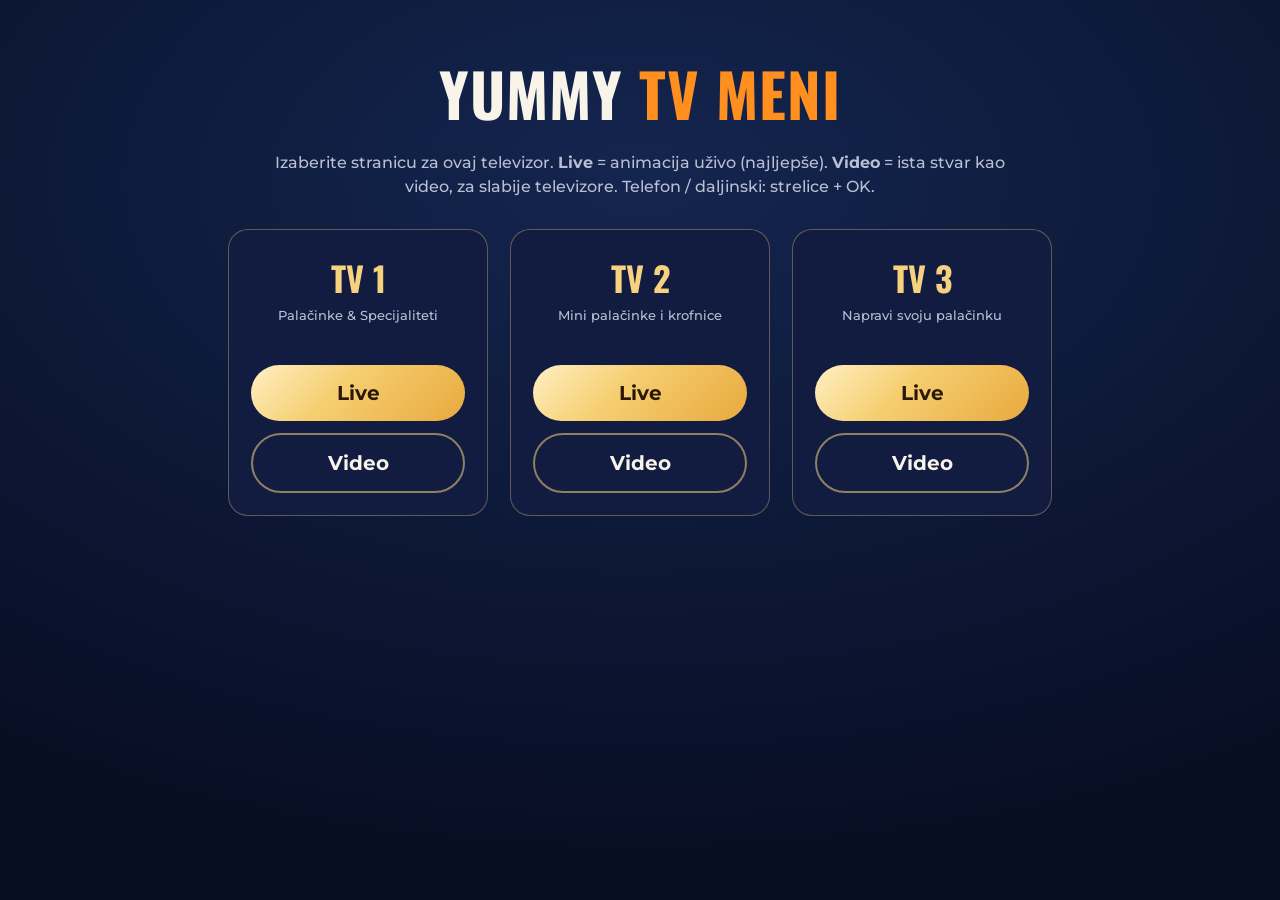
==== index.html @ 3db217d6 "Yummy New Year TV menu for 3 TVs Live animated pages (tv1-3.html), clock-synced video pages (tv1-3-v" ====
<!doctype html>
<html lang="sr-ME">
<head>
<meta charset="utf-8">
<meta name="viewport" content="width=device-width,initial-scale=1">
<title>Yummy TV menu</title>
<link rel="stylesheet" href="assets/fonts.css">
<style>
  :root{--bg:#070d22;--card:#111c40;--ink:#f8f4ea;--muted:#b9bfd3;--gold:#f6d27f;--orange:#ff8f1f}
  *{box-sizing:border-box}
  body{margin:0;min-height:100vh;background:radial-gradient(1200px 700px at 50% 20%,#14254f,var(--bg));color:var(--ink);
    font-family:Montserrat,system-ui,sans-serif;display:flex;flex-direction:column;align-items:center;padding:48px 16px}
  h1{font-family:Oswald,sans-serif;font-weight:700;font-size:clamp(34px,5vw,60px);margin:0;text-transform:uppercase;letter-spacing:1px}
  h1 span{color:var(--orange)}
  p{color:var(--muted);max-width:760px;text-align:center;line-height:1.5;margin:14px 0 30px}
  .grid{display:grid;grid-template-columns:repeat(3,minmax(0,260px));gap:22px;width:100%;justify-content:center}
  .tv{background:var(--card);border:1px solid rgba(246,210,127,.35);border-radius:20px;padding:22px;text-align:center}
  .tv h2{font-family:Oswald,sans-serif;font-size:34px;margin:0 0 4px;color:var(--gold)}
  .tv small{display:block;color:var(--muted);margin-bottom:18px;min-height:40px}
  a{display:block;margin-top:12px;padding:16px;border-radius:999px;font-weight:700;font-size:20px;text-decoration:none;
    color:#2a1704;background:linear-gradient(135deg,#fff0c4,#f6cf72 40%,#e8a93d)}
  a.alt{color:var(--ink);background:transparent;border:2px solid rgba(246,210,127,.55)}
  a:focus,a:hover{outline:4px solid #fff;outline-offset:3px}
  @media (max-width:820px){.grid{grid-template-columns:minmax(0,340px)}}
</style>
</head>
<body>
  <h1>Yummy <span>TV meni</span></h1>
  <p>Izaberite stranicu za ovaj televizor. <b>Live</b> = animacija uživo (najljepše). <b>Video</b> = ista stvar kao video, za slabije televizore.
     Telefon / daljinski: strelice + OK.</p>
  <div class="grid">
    <div class="tv"><h2>TV 1</h2><small>Palačinke &amp; Specijaliteti</small>
      <a href="tv1.html">Live</a><a class="alt" href="tv1-video.html">Video</a></div>
    <div class="tv"><h2>TV 2</h2><small>Mini palačinke i krofnice</small>
      <a href="tv2.html">Live</a><a class="alt" href="tv2-video.html">Video</a></div>
    <div class="tv"><h2>TV 3</h2><small>Napravi svoju palačinku</small>
      <a href="tv3.html">Live</a><a class="alt" href="tv3-video.html">Video</a></div>
  </div>
</body>
</html>
---- assets/fonts.css ----
@font-face {
  font-family: 'Great Vibes';
  font-style: normal;
  font-weight: 400;
  font-display: swap;
  src: url(fonts/GreatVibes-latin-ext-0.woff2) format('woff2');
  unicode-range: U+0100-02BA, U+02BD-02C5, U+02C7-02CC, U+02CE-02D7, U+02DD-02FF, U+0304, U+0308, U+0329, U+1D00-1DBF, U+1E00-1E9F, U+1EF2-1EFF, U+2020, U+20A0-20AB, U+20AD-20C4, U+2113, U+2C60-2C7F, U+A720-A7FF;
}
@font-face {
  font-family: 'Great Vibes';
  font-style: normal;
  font-weight: 400;
  font-display: swap;
  src: url(fonts/GreatVibes-latin-1.woff2) format('woff2');
  unicode-range: U+0000-00FF, U+0131, U+0152-0153, U+02BB-02BC, U+02C6, U+02DA, U+02DC, U+0304, U+0308, U+0329, U+2000-206F, U+20AC, U+2122, U+2191, U+2193, U+2212, U+2215, U+FEFF, U+FFFD;
}
@font-face {
  font-family: 'Montserrat';
  font-style: normal;
  font-weight: 500;
  font-display: swap;
  src: url(fonts/Montserrat-latin-ext-2.woff2) format('woff2');
  unicode-range: U+0100-02BA, U+02BD-02C5, U+02C7-02CC, U+02CE-02D7, U+02DD-02FF, U+0304, U+0308, U+0329, U+1D00-1DBF, U+1E00-1E9F, U+1EF2-1EFF, U+2020, U+20A0-20AB, U+20AD-20C4, U+2113, U+2C60-2C7F, U+A720-A7FF;
}
@font-face {
  font-family: 'Montserrat';
  font-style: normal;
  font-weight: 500;
  font-display: swap;
  src: url(fonts/Montserrat-latin-3.woff2) format('woff2');
  unicode-range: U+0000-00FF, U+0131, U+0152-0153, U+02BB-02BC, U+02C6, U+02DA, U+02DC, U+0304, U+0308, U+0329, U+2000-206F, U+20AC, U+2122, U+2191, U+2193, U+2212, U+2215, U+FEFF, U+FFFD;
}
@font-face {
  font-family: 'Montserrat';
  font-style: normal;
  font-weight: 600;
  font-display: swap;
  src: url(fonts/Montserrat-latin-ext-2.woff2) format('woff2');
  unicode-range: U+0100-02BA, U+02BD-02C5, U+02C7-02CC, U+02CE-02D7, U+02DD-02FF, U+0304, U+0308, U+0329, U+1D00-1DBF, U+1E00-1E9F, U+1EF2-1EFF, U+2020, U+20A0-20AB, U+20AD-20C4, U+2113, U+2C60-2C7F, U+A720-A7FF;
}
@font-face {
  font-family: 'Montserrat';
  font-style: normal;
  font-weight: 600;
  font-display: swap;
  src: url(fonts/Montserrat-latin-3.woff2) format('woff2');
  unicode-range: U+0000-00FF, U+0131, U+0152-0153, U+02BB-02BC, U+02C6, U+02DA, U+02DC, U+0304, U+0308, U+0329, U+2000-206F, U+20AC, U+2122, U+2191, U+2193, U+2212, U+2215, U+FEFF, U+FFFD;
}
@font-face {
  font-family: 'Montserrat';
  font-style: normal;
  font-weight: 700;
  font-display: swap;
  src: url(fonts/Montserrat-latin-ext-2.woff2) format('woff2');
  unicode-range: U+0100-02BA, U+02BD-02C5, U+02C7-02CC, U+02CE-02D7, U+02DD-02FF, U+0304, U+0308, U+0329, U+1D00-1DBF, U+1E00-1E9F, U+1EF2-1EFF, U+2020, U+20A0-20AB, U+20AD-20C4, U+2113, U+2C60-2C7F, U+A720-A7FF;
}
@font-face {
  font-family: 'Montserrat';
  font-style: normal;
  font-weight: 700;
  font-display: swap;
  src: url(fonts/Montserrat-latin-3.woff2) format('woff2');
  unicode-range: U+0000-00FF, U+0131, U+0152-0153, U+02BB-02BC, U+02C6, U+02DA, U+02DC, U+0304, U+0308, U+0329, U+2000-206F, U+20AC, U+2122, U+2191, U+2193, U+2212, U+2215, U+FEFF, U+FFFD;
}
@font-face {
  font-family: 'Montserrat';
  font-style: normal;
  font-weight: 800;
  font-display: swap;
  src: url(fonts/Montserrat-latin-ext-2.woff2) format('woff2');
  unicode-range: U+0100-02BA, U+02BD-02C5, U+02C7-02CC, U+02CE-02D7, U+02DD-02FF, U+0304, U+0308, U+0329, U+1D00-1DBF, U+1E00-1E9F, U+1EF2-1EFF, U+2020, U+20A0-20AB, U+20AD-20C4, U+2113, U+2C60-2C7F, U+A720-A7FF;
}
@font-face {
  font-family: 'Montserrat';
  font-style: normal;
  font-weight: 800;
  font-display: swap;
  src: url(fonts/Montserrat-latin-3.woff2) format('woff2');
  unicode-range: U+0000-00FF, U+0131, U+0152-0153, U+02BB-02BC, U+02C6, U+02DA, U+02DC, U+0304, U+0308, U+0329, U+2000-206F, U+20AC, U+2122, U+2191, U+2193, U+2212, U+2215, U+FEFF, U+FFFD;
}
@font-face {
  font-family: 'Montserrat';
  font-style: normal;
  font-weight: 900;
  font-display: swap;
  src: url(fonts/Montserrat-latin-ext-2.woff2) format('woff2');
  unicode-range: U+0100-02BA, U+02BD-02C5, U+02C7-02CC, U+02CE-02D7, U+02DD-02FF, U+0304, U+0308, U+0329, U+1D00-1DBF, U+1E00-1E9F, U+1EF2-1EFF, U+2020, U+20A0-20AB, U+20AD-20C4, U+2113, U+2C60-2C7F, U+A720-A7FF;
}
@font-face {
  font-family: 'Montserrat';
  font-style: normal;
  font-weight: 900;
  font-display: swap;
  src: url(fonts/Montserrat-latin-3.woff2) format('woff2');
  unicode-range: U+0000-00FF, U+0131, U+0152-0153, U+02BB-02BC, U+02C6, U+02DA, U+02DC, U+0304, U+0308, U+0329, U+2000-206F, U+20AC, U+2122, U+2191, U+2193, U+2212, U+2215, U+FEFF, U+FFFD;
}
@font-face {
  font-family: 'Oswald';
  font-style: normal;
  font-weight: 500;
  font-display: swap;
  src: url(fonts/Oswald-latin-ext-4.woff2) format('woff2');
  unicode-range: U+0100-02BA, U+02BD-02C5, U+02C7-02CC, U+02CE-02D7, U+02DD-02FF, U+0304, U+0308, U+0329, U+1D00-1DBF, U+1E00-1E9F, U+1EF2-1EFF, U+2020, U+20A0-20AB, U+20AD-20C4, U+2113, U+2C60-2C7F, U+A720-A7FF;
}
@font-face {
  font-family: 'Oswald';
  font-style: normal;
  font-weight: 500;
  font-display: swap;
  src: url(fonts/Oswald-latin-5.woff2) format('woff2');
  unicode-range: U+0000-00FF, U+0131, U+0152-0153, U+02BB-02BC, U+02C6, U+02DA, U+02DC, U+0304, U+0308, U+0329, U+2000-206F, U+20AC, U+2122, U+2191, U+2193, U+2212, U+2215, U+FEFF, U+FFFD;
}
@font-face {
  font-family: 'Oswald';
  font-style: normal;
  font-weight: 600;
  font-display: swap;
  src: url(fonts/Oswald-latin-ext-4.woff2) format('woff2');
  unicode-range: U+0100-02BA, U+02BD-02C5, U+02C7-02CC, U+02CE-02D7, U+02DD-02FF, U+0304, U+0308, U+0329, U+1D00-1DBF, U+1E00-1E9F, U+1EF2-1EFF, U+2020, U+20A0-20AB, U+20AD-20C4, U+2113, U+2C60-2C7F, U+A720-A7FF;
}
@font-face {
  font-family: 'Oswald';
  font-style: normal;
  font-weight: 600;
  font-display: swap;
  src: url(fonts/Oswald-latin-5.woff2) format('woff2');
  unicode-range: U+0000-00FF, U+0131, U+0152-0153, U+02BB-02BC, U+02C6, U+02DA, U+02DC, U+0304, U+0308, U+0329, U+2000-206F, U+20AC, U+2122, U+2191, U+2193, U+2212, U+2215, U+FEFF, U+FFFD;
}
@font-face {
  font-family: 'Oswald';
  font-style: normal;
  font-weight: 700;
  font-display: swap;
  src: url(fonts/Oswald-latin-ext-4.woff2) format('woff2');
  unicode-range: U+0100-02BA, U+02BD-02C5, U+02C7-02CC, U+02CE-02D7, U+02DD-02FF, U+0304, U+0308, U+0329, U+1D00-1DBF, U+1E00-1E9F, U+1EF2-1EFF, U+2020, U+20A0-20AB, U+20AD-20C4, U+2113, U+2C60-2C7F, U+A720-A7FF;
}
@font-face {
  font-family: 'Oswald';
  font-style: normal;
  font-weight: 700;
  font-display: swap;
  src: url(fonts/Oswald-latin-5.woff2) format('woff2');
  unicode-range: U+0000-00FF, U+0131, U+0152-0153, U+02BB-02BC, U+02C6, U+02DA, U+02DC, U+0304, U+0308, U+0329, U+2000-206F, U+20AC, U+2122, U+2191, U+2193, U+2212, U+2215, U+FEFF, U+FFFD;
}
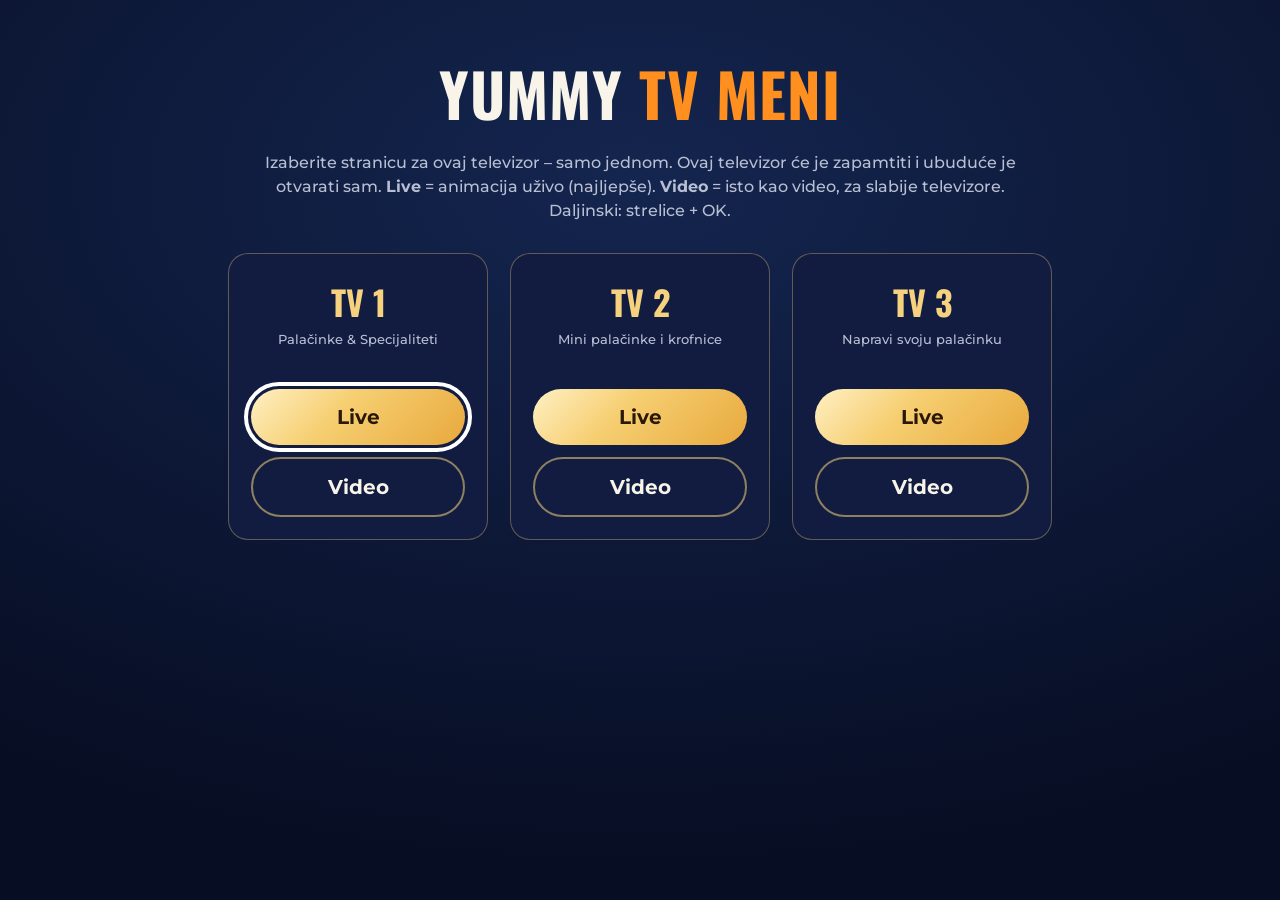
==== commit d5910b6d: "Start page remembers each TV's menu and opens it automatically Same short address on all 3 TVs; pick" ====
--- a/index.html
+++ b/index.html
@@ -21,13 +21,22 @@
     color:#2a1704;background:linear-gradient(135deg,#fff0c4,#f6cf72 40%,#e8a93d)}
   a.alt{color:var(--ink);background:transparent;border:2px solid rgba(246,210,127,.55)}
   a:focus,a:hover{outline:4px solid #fff;outline-offset:3px}
+  a.chosen{box-shadow:0 0 0 4px var(--orange)}
+  #auto{display:none;align-items:center;gap:22px;flex-wrap:wrap;justify-content:center;margin:0 0 30px;padding:18px 26px;
+    border-radius:20px;background:rgba(255,143,31,.12);border:2px solid var(--orange);font-size:22px;font-weight:600;text-align:center}
+  #auto b{color:var(--gold)}
+  #auto button{font:inherit;font-weight:700;font-size:20px;padding:12px 26px;border-radius:999px;border:2px solid var(--gold);
+    background:transparent;color:var(--ink);cursor:pointer}
+  #auto button:focus{outline:4px solid #fff;outline-offset:3px}
   @media (max-width:820px){.grid{grid-template-columns:minmax(0,340px)}}
 </style>
 </head>
 <body>
   <h1>Yummy <span>TV meni</span></h1>
-  <p>Izaberite stranicu za ovaj televizor. <b>Live</b> = animacija uživo (najljepše). <b>Video</b> = ista stvar kao video, za slabije televizore.
-     Telefon / daljinski: strelice + OK.</p>
+  <p>Izaberite stranicu za ovaj televizor – samo jednom. Ovaj televizor će je zapamtiti i ubuduće je otvarati sam.
+     <b>Live</b> = animacija uživo (najljepše). <b>Video</b> = isto kao video, za slabije televizore. Daljinski: strelice + OK.</p>
+  <div id="auto"><span>Otvaram <b id="autoName"></b> za <b id="autoSec">8</b> s…</span>
+    <button id="change" type="button">Promijeni izbor</button></div>
   <div class="grid">
     <div class="tv"><h2>TV 1</h2><small>Palačinke &amp; Specijaliteti</small>
       <a href="tv1.html">Live</a><a class="alt" href="tv1-video.html">Video</a></div>
@@ -36,5 +45,45 @@
     <div class="tv"><h2>TV 3</h2><small>Napravi svoju palačinku</small>
       <a href="tv3.html">Live</a><a class="alt" href="tv3-video.html">Video</a></div>
   </div>
+<script>
+/* Each TV remembers which page it was given. Next time (e.g. after the TV is
+   switched on) this start page opens that page by itself after 8 seconds,
+   unless someone presses OK on "Promijeni izbor". */
+(function () {
+  var KEY = 'yummyTvPage', saved = null;
+  try { saved = localStorage.getItem(KEY); } catch (e) {}
+  var links = document.querySelectorAll('.grid a');
+  var NAMES = { 'tv1.html': 'TV 1 (Live)', 'tv2.html': 'TV 2 (Live)', 'tv3.html': 'TV 3 (Live)',
+                'tv1-video.html': 'TV 1 (Video)', 'tv2-video.html': 'TV 2 (Video)', 'tv3-video.html': 'TV 3 (Video)' };
+
+  for (var i = 0; i < links.length; i++) {
+    links[i].addEventListener('click', function () {
+      try { localStorage.setItem(KEY, this.getAttribute('href')); } catch (e) {}
+    });
+    if (links[i].getAttribute('href') === saved) links[i].classList.add('chosen');
+  }
+
+  var choose = /[?&]izbor\b/.test(location.search);
+  if (!saved || !NAMES[saved] || choose) { links[0].focus(); return; }
+
+  var box = document.getElementById('auto'), sec = 8, timer;
+  document.getElementById('autoName').textContent = NAMES[saved];
+  box.style.display = 'flex';
+  var btn = document.getElementById('change');
+  btn.focus();
+  function cancel() {
+    clearInterval(timer);
+    box.style.display = 'none';
+    var c = document.querySelector('a.chosen') || links[0];
+    c.focus();
+  }
+  btn.addEventListener('click', cancel);
+  timer = setInterval(function () {
+    sec--;
+    document.getElementById('autoSec').textContent = sec;
+    if (sec <= 0) { clearInterval(timer); location.replace(saved); }
+  }, 1000);
+})();
+</script>
 </body>
 </html>
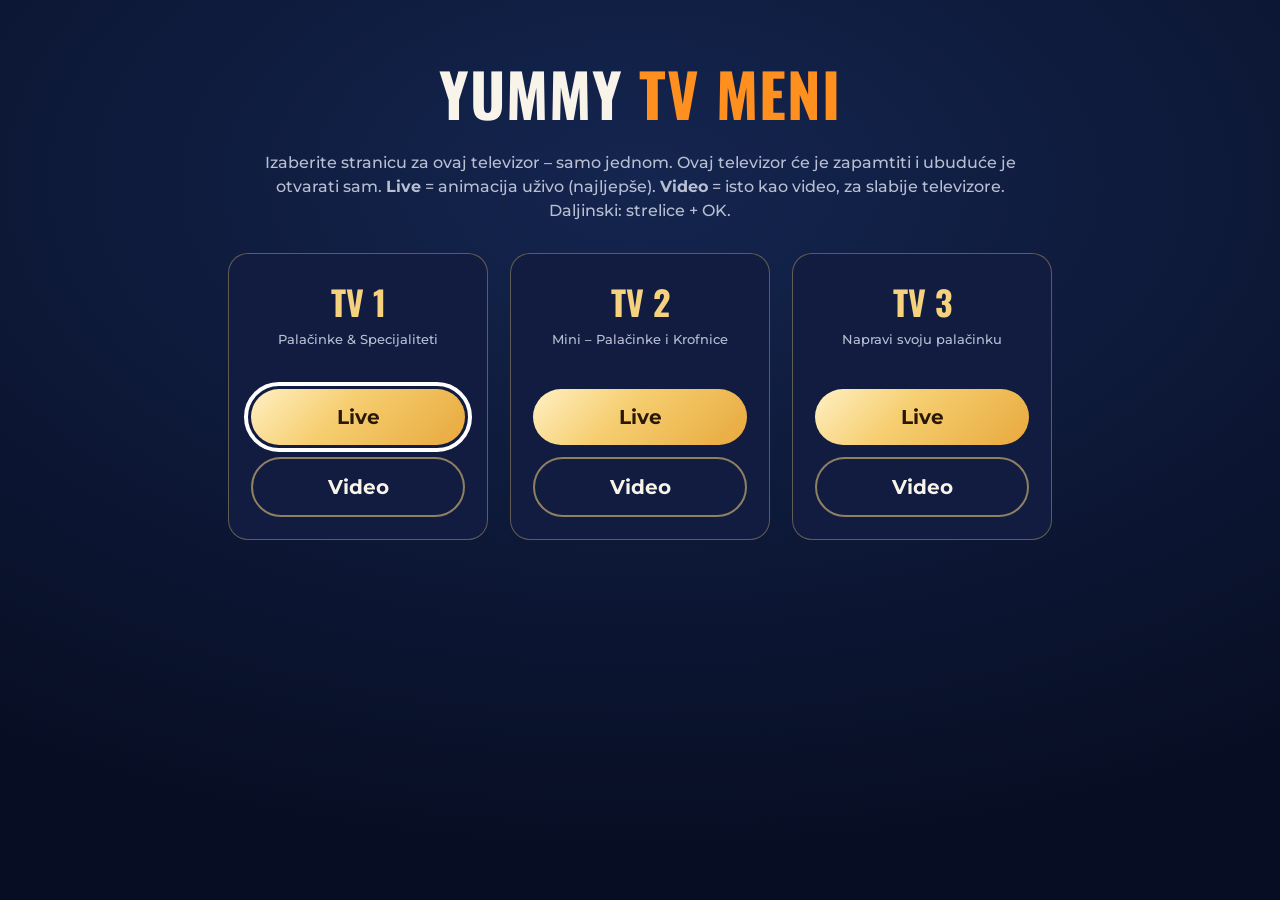
==== commit a9a51fc4: "TV pages now generated by Yummy TV Studio (same menu, theme presets) Co-Authored-By: Claude Opus 5.5" ====
--- a/index.html
+++ b/index.html
@@ -40,32 +40,25 @@
   <div class="grid">
     <div class="tv"><h2>TV 1</h2><small>Palačinke &amp; Specijaliteti</small>
       <a href="tv1.html">Live</a><a class="alt" href="tv1-video.html">Video</a></div>
-    <div class="tv"><h2>TV 2</h2><small>Mini palačinke i krofnice</small>
+    <div class="tv"><h2>TV 2</h2><small>Mini – Palačinke i Krofnice</small>
       <a href="tv2.html">Live</a><a class="alt" href="tv2-video.html">Video</a></div>
     <div class="tv"><h2>TV 3</h2><small>Napravi svoju palačinku</small>
       <a href="tv3.html">Live</a><a class="alt" href="tv3-video.html">Video</a></div>
   </div>
 <script>
-/* Each TV remembers which page it was given. Next time (e.g. after the TV is
-   switched on) this start page opens that page by itself after 8 seconds,
-   unless someone presses OK on "Promijeni izbor". */
 (function () {
   var KEY = 'yummyTvPage', saved = null;
   try { saved = localStorage.getItem(KEY); } catch (e) {}
   var links = document.querySelectorAll('.grid a');
-  var NAMES = { 'tv1.html': 'TV 1 (Live)', 'tv2.html': 'TV 2 (Live)', 'tv3.html': 'TV 3 (Live)',
-                'tv1-video.html': 'TV 1 (Video)', 'tv2-video.html': 'TV 2 (Video)', 'tv3-video.html': 'TV 3 (Video)' };
-
+  var NAMES = {"tv1.html":"TV 1 (Live)","tv1-video.html":"TV 1 (Video)","tv2.html":"TV 2 (Live)","tv2-video.html":"TV 2 (Video)","tv3.html":"TV 3 (Live)","tv3-video.html":"TV 3 (Video)"};
   for (var i = 0; i < links.length; i++) {
     links[i].addEventListener('click', function () {
       try { localStorage.setItem(KEY, this.getAttribute('href')); } catch (e) {}
     });
     if (links[i].getAttribute('href') === saved) links[i].classList.add('chosen');
   }
-
   var choose = /[?&]izbor\b/.test(location.search);
   if (!saved || !NAMES[saved] || choose) { links[0].focus(); return; }
-
   var box = document.getElementById('auto'), sec = 8, timer;
   document.getElementById('autoName').textContent = NAMES[saved];
   box.style.display = 'flex';
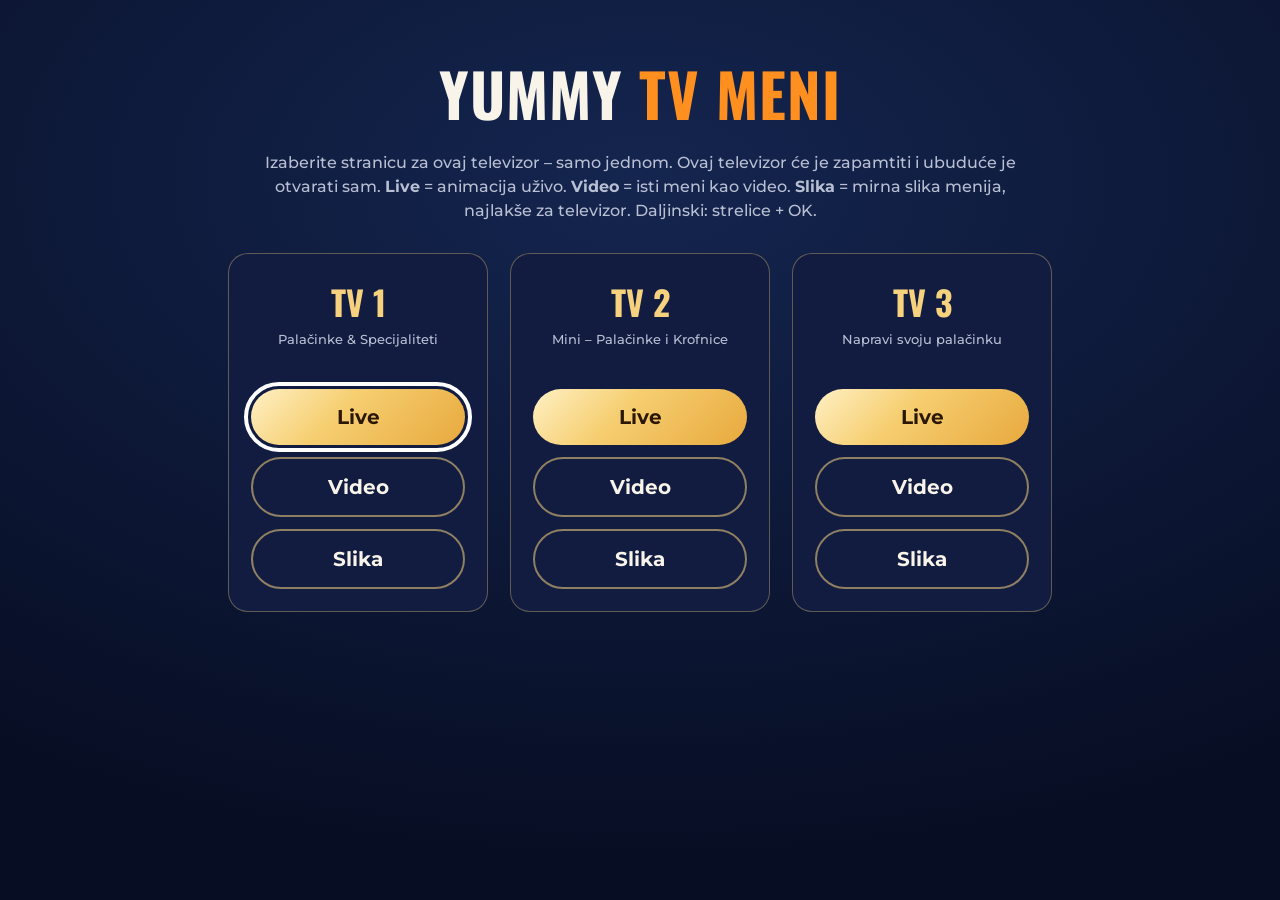
==== commit d7b5121d: "New videos 21.11.2026" ====
--- a/index.html
+++ b/index.html
@@ -34,23 +34,23 @@
 <body>
   <h1>Yummy <span>TV meni</span></h1>
   <p>Izaberite stranicu za ovaj televizor – samo jednom. Ovaj televizor će je zapamtiti i ubuduće je otvarati sam.
-     <b>Live</b> = animacija uživo (najljepše). <b>Video</b> = isto kao video, za slabije televizore. Daljinski: strelice + OK.</p>
+     <b>Live</b> = animacija uživo. <b>Video</b> = isti meni kao video. <b>Slika</b> = mirna slika menija, najlakše za televizor. Daljinski: strelice + OK.</p>
   <div id="auto"><span>Otvaram <b id="autoName"></b> za <b id="autoSec">8</b> s…</span>
     <button id="change" type="button">Promijeni izbor</button></div>
   <div class="grid">
     <div class="tv"><h2>TV 1</h2><small>Palačinke &amp; Specijaliteti</small>
-      <a href="tv1.html">Live</a><a class="alt" href="tv1-video.html">Video</a></div>
+      <a href="tv1.html">Live</a><a class="alt" href="tv1-video.html">Video</a><a class="alt" href="tv1-image.html">Slika</a></div>
     <div class="tv"><h2>TV 2</h2><small>Mini – Palačinke i Krofnice</small>
-      <a href="tv2.html">Live</a><a class="alt" href="tv2-video.html">Video</a></div>
+      <a href="tv2.html">Live</a><a class="alt" href="tv2-video.html">Video</a><a class="alt" href="tv2-image.html">Slika</a></div>
     <div class="tv"><h2>TV 3</h2><small>Napravi svoju palačinku</small>
-      <a href="tv3.html">Live</a><a class="alt" href="tv3-video.html">Video</a></div>
+      <a href="tv3.html">Live</a><a class="alt" href="tv3-video.html">Video</a><a class="alt" href="tv3-image.html">Slika</a></div>
   </div>
 <script>
 (function () {
   var KEY = 'yummyTvPage', saved = null;
   try { saved = localStorage.getItem(KEY); } catch (e) {}
   var links = document.querySelectorAll('.grid a');
-  var NAMES = {"tv1.html":"TV 1 (Live)","tv1-video.html":"TV 1 (Video)","tv2.html":"TV 2 (Live)","tv2-video.html":"TV 2 (Video)","tv3.html":"TV 3 (Live)","tv3-video.html":"TV 3 (Video)"};
+  var NAMES = {"tv1.html":"TV 1 (Live)","tv1-video.html":"TV 1 (Video)","tv1-image.html":"TV 1 (Slika)","tv2.html":"TV 2 (Live)","tv2-video.html":"TV 2 (Video)","tv2-image.html":"TV 2 (Slika)","tv3.html":"TV 3 (Live)","tv3-video.html":"TV 3 (Video)","tv3-image.html":"TV 3 (Slika)"};
   for (var i = 0; i < links.length; i++) {
     links[i].addEventListener('click', function () {
       try { localStorage.setItem(KEY, this.getAttribute('href')); } catch (e) {}
